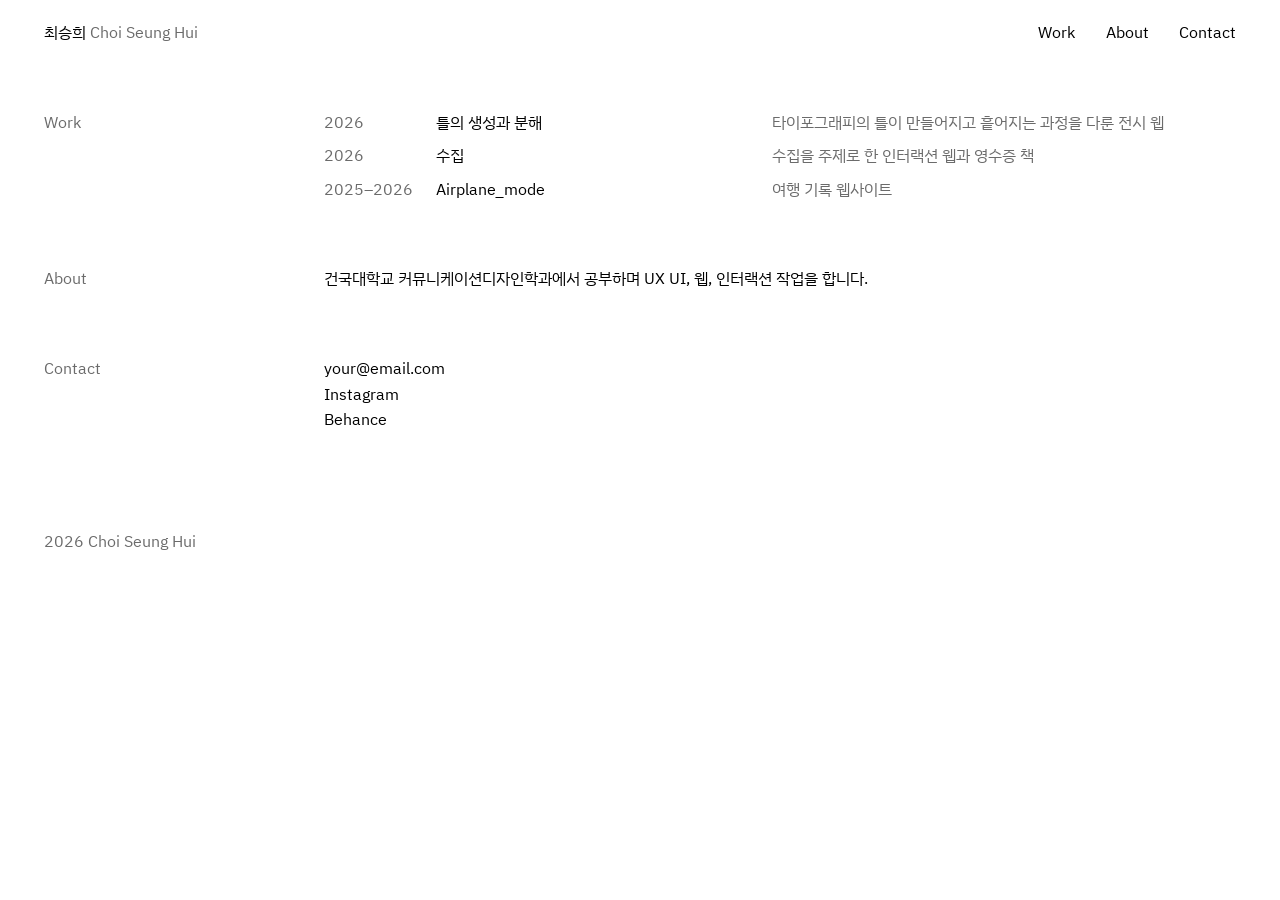
==== index.html @ c135265f "포트폴리오 사이트 첫 배포 틀(index.html, css, js)과 콘텐츠(data/*.json)를 분리한 구조. Pages CMS 설정(.pages.yml) 포함.  Co-Au" ====
<!DOCTYPE html>
<html lang="ko">
<head>
<meta charset="utf-8">
<meta name="viewport" content="width=device-width, initial-scale=1">

<!-- ↓ 브라우저 탭에 보이는 제목과 검색 결과에 보이는 설명 -->
<title>최승희 Choi Seung Hui</title>
<meta name="description" content="최승희의 작업 기록. UX UI, 웹, 인터랙션.">

<meta name="theme-color" content="#ffffff">
<link rel="icon" href="data:image/svg+xml,%3Csvg xmlns='http://www.w3.org/2000/svg' viewBox='0 0 32 32'%3E%3Crect width='32' height='32' fill='%23fff'/%3E%3C/svg%3E">

<link rel="preconnect" href="https://fonts.googleapis.com">
<link rel="preconnect" href="https://fonts.gstatic.com" crossorigin>
<link rel="stylesheet" href="https://fonts.googleapis.com/css2?family=IBM+Plex+Sans+KR:wght@400&display=swap">
<link rel="stylesheet" href="css/style.css">
</head>

<body>
<!--
  이 파일은 "틀"입니다. 글자 내용은 data 폴더에 들어 있습니다.
    data/works.json  작업 목록
    data/site.json   이름, 소개, 메뉴, 연락처
  작업을 추가하거나 고칠 때는 그 두 파일만 열면 됩니다.
  이 파일은 섹션을 늘리거나 없앨 때만 건드리세요.
-->

<a class="skip" href="#work">작업 목록으로 건너뛰기</a>

<header class="site-header">
  <h1 class="site-name" data-slot="name"></h1>
  <nav class="site-nav" data-slot="nav" aria-label="주요 메뉴"></nav>
</header>

<main>
  <section class="block" id="work" aria-labelledby="work-heading">
    <h2 id="work-heading">Work</h2>
    <ul class="work-list" data-slot="works"></ul>
  </section>

  <section class="block" id="about" aria-labelledby="about-heading">
    <h2 id="about-heading">About</h2>
    <p class="about-text" data-slot="about"></p>
  </section>

  <section class="block" id="contact" aria-labelledby="contact-heading">
    <h2 id="contact-heading">Contact</h2>
    <ul class="contact-list" data-slot="contact"></ul>
  </section>
</main>

<p class="colophon" data-slot="colophon"></p>

<noscript>
  <p class="colophon">이 사이트는 자바스크립트로 작업 목록을 불러옵니다. 브라우저에서 자바스크립트를 켜 주세요.</p>
</noscript>

<script src="js/render.js"></script>
</body>
</html>
---- css/style.css ----
/* ============================================================
   보이는 방식(디자인)을 정하는 파일입니다.
   글자 내용은 js/content.js 에 있습니다.

   자주 바꿀 만한 값은 바로 아래 :root 에 모아 두었습니다.
   ============================================================ */

:root {
  --black: #000;
  --white: #fff;
  --grey: #6B6B6B;          /* 연도, 설명, 섹션 이름에 쓰는 회색 */
  --hover: #EEFF00;         /* 링크에 마우스를 올렸을 때 */

  --size: 16px;             /* 글자 크기. 사이트 전체가 이 크기 하나입니다 */
  --pad: clamp(20px, 3.4vw, 48px);   /* 화면 좌우 여백 */
  --label: 280px;           /* 왼쪽 섹션 이름 칸 너비 */
  --year: 96px;             /* 연도 칸 너비 */
  --title: 320px;           /* 작업 이름 칸 너비 */
}

*, *::before, *::after { box-sizing: border-box; }

html { -webkit-text-size-adjust: 100%; }

body {
  margin: 0;
  background: var(--white);
  color: var(--black);
  font-family: "IBM Plex Sans KR", "Apple SD Gothic Neo", "Noto Sans KR", "Malgun Gothic", sans-serif;
  font-size: var(--size);
  font-weight: 400;
  line-height: 1.6;
  word-break: keep-all;
  overflow-wrap: break-word;
  -webkit-font-smoothing: antialiased;
}

/* 제목도 본문과 같은 크기, 같은 굵기로 둡니다 */
h1, h2, p, ul { margin: 0; padding: 0; font-size: inherit; font-weight: inherit; }
ul { list-style: none; }
p { text-wrap: pretty; }

a { color: inherit; text-decoration: none; }
a:hover, a:focus-visible { background: var(--hover); color: var(--black); }
:focus-visible { outline: 2px solid currentColor; outline-offset: 3px; }
::selection { background: var(--hover); color: var(--black); }

/* 키보드로 Tab 을 눌렀을 때만 나타나는 건너뛰기 링크 */
.skip {
  position: absolute; left: var(--pad); top: -100px;
  padding: 8px 12px; background: var(--hover);
}
.skip:focus { top: 12px; }


/* ---------- 머리말 ---------- */

.site-header {
  display: flex; flex-wrap: wrap; justify-content: space-between;
  gap: 4px 24px;
  padding: 20px var(--pad);
}
.site-name { white-space: nowrap; }
.name-en { color: var(--grey); }
.site-nav { display: flex; gap: clamp(18px, 2.4vw, 36px); }


/* ---------- 본문 ---------- */

main {
  display: grid;
  row-gap: 64px;                      /* 섹션 사이 간격 */
  padding: 44px var(--pad) 96px;
}

/* 섹션 하나 = 왼쪽 이름 + 오른쪽 내용 */
.block {
  display: grid;
  grid-template-columns: var(--label) minmax(0, 1fr);
}
.block > h2 { color: var(--grey); }


/* ---------- 작업 목록 ---------- */

.work-list { display: grid; row-gap: 8px; }

.work {
  display: grid;
  grid-template-columns: var(--year) var(--title) minmax(0, 1fr);
  column-gap: 16px;
}
.work-year { color: var(--grey); font-variant-numeric: tabular-nums; white-space: nowrap; }
.work-summary { color: var(--grey); }


/* ---------- 소개, 연락처, 맨 아래 ---------- */

.about-text { max-width: 35em; }

.colophon { padding: 0 var(--pad) 32px; color: var(--grey); }


/* ---------- 좁은 화면 (휴대폰) ---------- */

@media (max-width: 760px) {
  main { row-gap: 48px; padding-top: 28px; padding-bottom: 72px; }

  .block { grid-template-columns: minmax(0, 1fr); row-gap: 12px; }

  .work-list { row-gap: 16px; }
  .work {
    grid-template-columns: 6em minmax(0, 1fr);
    grid-template-areas:
      "year  title"
      ".     summary";
    column-gap: 0;
  }
  .work-year    { grid-area: year; }
  .work-title   { grid-area: title; }
  .work-summary { grid-area: summary; }
}

@media (prefers-reduced-motion: no-preference) {
  html { scroll-behavior: smooth; }
}
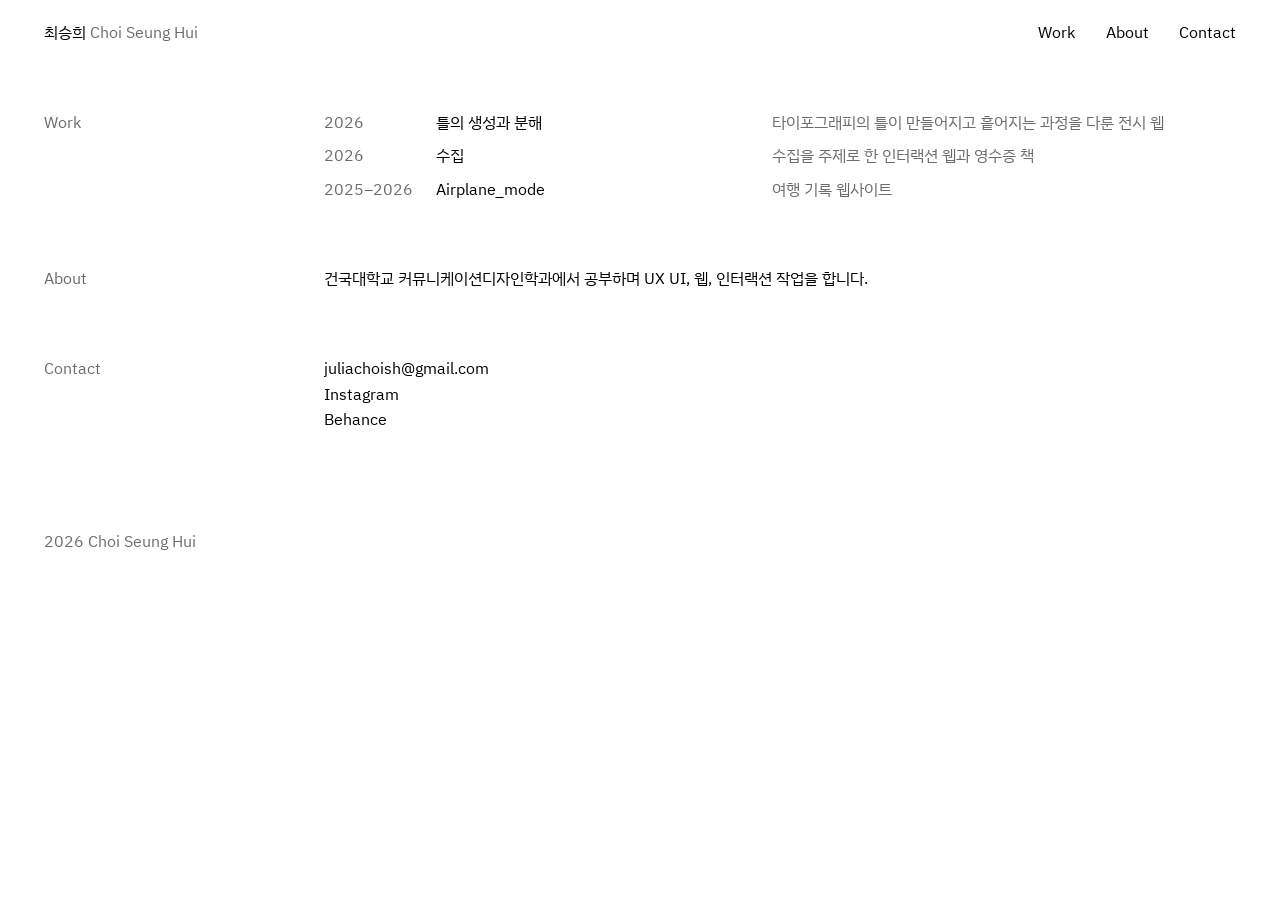
==== commit 3d2bafea: "작업 상세 페이지 추가, 수집 v1·v2 배포 - /work/<아이디> 에 상세 페이지 (썸네일 + 설명 + 사이트 링크) - 수집 두 버전을 /sujip/, /fragment-a" ====
--- a/index.html
+++ b/index.html
@@ -14,7 +14,7 @@
 <link rel="preconnect" href="https://fonts.googleapis.com">
 <link rel="preconnect" href="https://fonts.gstatic.com" crossorigin>
 <link rel="stylesheet" href="https://fonts.googleapis.com/css2?family=IBM+Plex+Sans+KR:wght@400&display=swap">
-<link rel="stylesheet" href="css/style.css">
+<link rel="stylesheet" href="/css/style.css">
 </head>
 
 <body>
@@ -56,6 +56,6 @@
   <p class="colophon">이 사이트는 자바스크립트로 작업 목록을 불러옵니다. 브라우저에서 자바스크립트를 켜 주세요.</p>
 </noscript>
 
-<script src="js/render.js"></script>
+<script src="/js/render.js"></script>
 </body>
 </html>
--- a/css/style.css
+++ b/css/style.css
@@ -101,6 +101,37 @@
 .colophon { padding: 0 var(--pad) 32px; color: var(--grey); }
 
 
+/* ---------- 작업 상세 페이지 ---------- */
+
+.work-detail { max-width: 40em; }
+
+/* 썸네일: 사이트 화면 미리보기 */
+.thumb { margin-bottom: 32px; }
+.thumb img {
+  display: block;
+  width: 100%;
+  height: auto;
+  border: 1px solid var(--grey);
+}
+.thumb-empty {
+  display: grid;
+  place-items: center;
+  aspect-ratio: 16 / 10;
+  border: 1px solid var(--grey);
+  color: var(--grey);
+}
+
+.work-detail-title { margin-bottom: 4px; }
+.work-detail .work-summary { margin-bottom: 24px; }
+
+.work-para { margin-bottom: 16px; }
+
+.work-links { margin: 32px 0 0; }
+.work-links li { margin-bottom: 4px; }
+
+.back-link { display: inline-block; margin-top: 48px; color: var(--grey); }
+
+
 /* ---------- 좁은 화면 (휴대폰) ---------- */
 
 @media (max-width: 760px) {
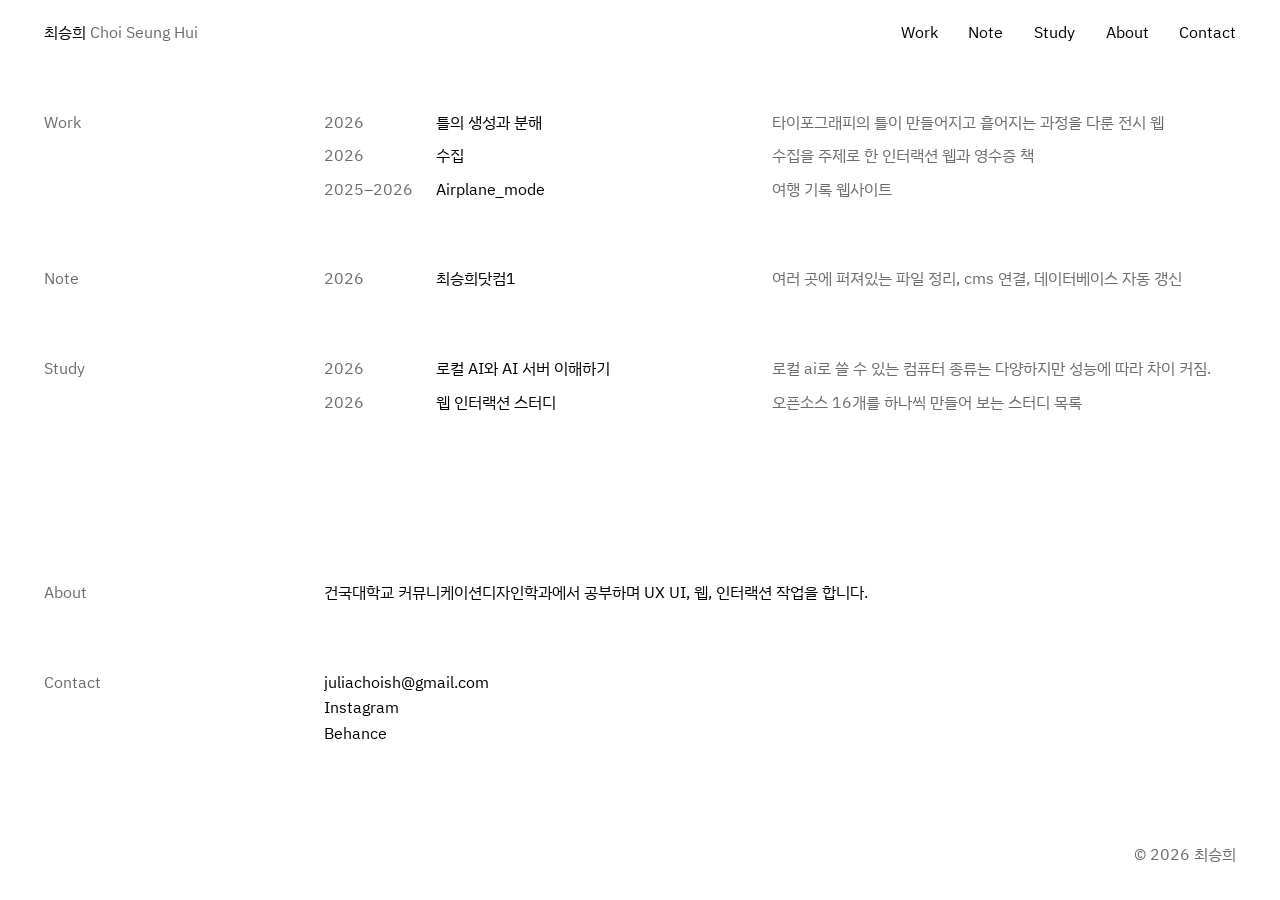
==== commit 4156c6f8: "Note, Study 섹션 추가 첫 화면에 Work 아래로 Note와 Study 목록을 추가하고, 상세 페이지 주소 /note/이름, /study/이름 을 만들었다. 상세 페이지 " ====
--- a/index.html
+++ b/index.html
@@ -20,9 +20,11 @@
 <body>
 <!--
   이 파일은 "틀"입니다. 글자 내용은 data 폴더에 들어 있습니다.
-    data/works.json  작업 목록
-    data/site.json   이름, 소개, 메뉴, 연락처
-  작업을 추가하거나 고칠 때는 그 두 파일만 열면 됩니다.
+    data/works.json    작업 목록
+    data/notes.json    노트
+    data/studies.json  스터디
+    data/site.json     이름, 소개, 메뉴, 연락처
+  글을 추가하거나 고칠 때는 그 파일들만 열면 됩니다.
   이 파일은 섹션을 늘리거나 없앨 때만 건드리세요.
 -->
 
@@ -37,6 +39,16 @@
   <section class="block" id="work" aria-labelledby="work-heading">
     <h2 id="work-heading">Work</h2>
     <ul class="work-list" data-slot="works"></ul>
+  </section>
+
+  <section class="block" id="note" aria-labelledby="note-heading">
+    <h2 id="note-heading">Note</h2>
+    <ul class="work-list" data-slot="notes"></ul>
+  </section>
+
+  <section class="block" id="study" aria-labelledby="study-heading">
+    <h2 id="study-heading">Study</h2>
+    <ul class="work-list" data-slot="studies"></ul>
   </section>
 
   <section class="block" id="about" aria-labelledby="about-heading">
--- a/css/style.css
+++ b/css/style.css
@@ -1,6 +1,6 @@
 /* ============================================================
    보이는 방식(디자인)을 정하는 파일입니다.
-   글자 내용은 js/content.js 에 있습니다.
+   글자 내용은 data 폴더에 있습니다.
 
    자주 바꿀 만한 값은 바로 아래 :root 에 모아 두었습니다.
    ============================================================ */
@@ -24,6 +24,9 @@
 
 body {
   margin: 0;
+  min-height: 100dvh;
+  display: flex;
+  flex-direction: column;
   background: var(--white);
   color: var(--black);
   font-family: "IBM Plex Sans KR", "Apple SD Gothic Neo", "Noto Sans KR", "Malgun Gothic", sans-serif;
@@ -62,16 +65,21 @@
 }
 .site-name { white-space: nowrap; }
 .name-en { color: var(--grey); }
-.site-nav { display: flex; gap: clamp(18px, 2.4vw, 36px); }
+.site-nav { display: flex; flex-wrap: wrap; gap: 0 clamp(18px, 2.4vw, 36px); }
 
 
 /* ---------- 본문 ---------- */
 
 main {
-  display: grid;
-  row-gap: 64px;                      /* 섹션 사이 간격 */
+  flex: 1;                            /* 남는 세로 공간을 본문이 가져갑니다 */
+  display: flex;
+  flex-direction: column;
+  gap: 64px;                          /* 섹션 사이 간격 */
   padding: 44px var(--pad) 96px;
 }
+
+/* About 부터는 화면 아래쪽에 붙입니다 */
+#about { margin-top: auto; }
 
 /* 섹션 하나 = 왼쪽 이름 + 오른쪽 내용 */
 .block {
@@ -98,7 +106,7 @@
 
 .about-text { max-width: 35em; }
 
-.colophon { padding: 0 var(--pad) 32px; color: var(--grey); }
+.colophon { padding: 0 var(--pad) 32px; color: var(--grey); text-align: right; }
 
 
 /* ---------- 작업 상세 페이지 ---------- */
@@ -124,7 +132,21 @@
 .work-detail-title { margin-bottom: 4px; }
 .work-detail .work-summary { margin-bottom: 24px; }
 
-.work-para { margin-bottom: 16px; }
+/* 줄바꿈을 적은 그대로 살립니다 */
+.work-para { margin-bottom: 16px; white-space: pre-line; }
+
+/* 스터디의 체크 목록: 왼쪽 단계, 오른쪽 이름과 해볼 것 */
+.items-count { margin-top: 32px; color: var(--grey); }
+.items { display: grid; row-gap: 12px; margin-top: 16px; }
+.item {
+  display: grid;
+  grid-template-columns: var(--year) minmax(0, 1fr);
+  column-gap: 16px;
+}
+.item-group { color: var(--grey); }
+.item-title, .item-note { display: block; }
+.item-note { color: var(--grey); }
+.item-done { margin-left: 8px; color: var(--grey); }
 
 .work-links { margin: 32px 0 0; }
 .work-links li { margin-bottom: 4px; }
@@ -135,7 +157,7 @@
 /* ---------- 좁은 화면 (휴대폰) ---------- */
 
 @media (max-width: 760px) {
-  main { row-gap: 48px; padding-top: 28px; padding-bottom: 72px; }
+  main { gap: 48px; padding-top: 28px; padding-bottom: 72px; }
 
   .block { grid-template-columns: minmax(0, 1fr); row-gap: 12px; }
 
@@ -150,6 +172,8 @@
   .work-year    { grid-area: year; }
   .work-title   { grid-area: title; }
   .work-summary { grid-area: summary; }
+
+  .item { grid-template-columns: 6em minmax(0, 1fr); column-gap: 0; }
 }
 
 @media (prefers-reduced-motion: no-preference) {
